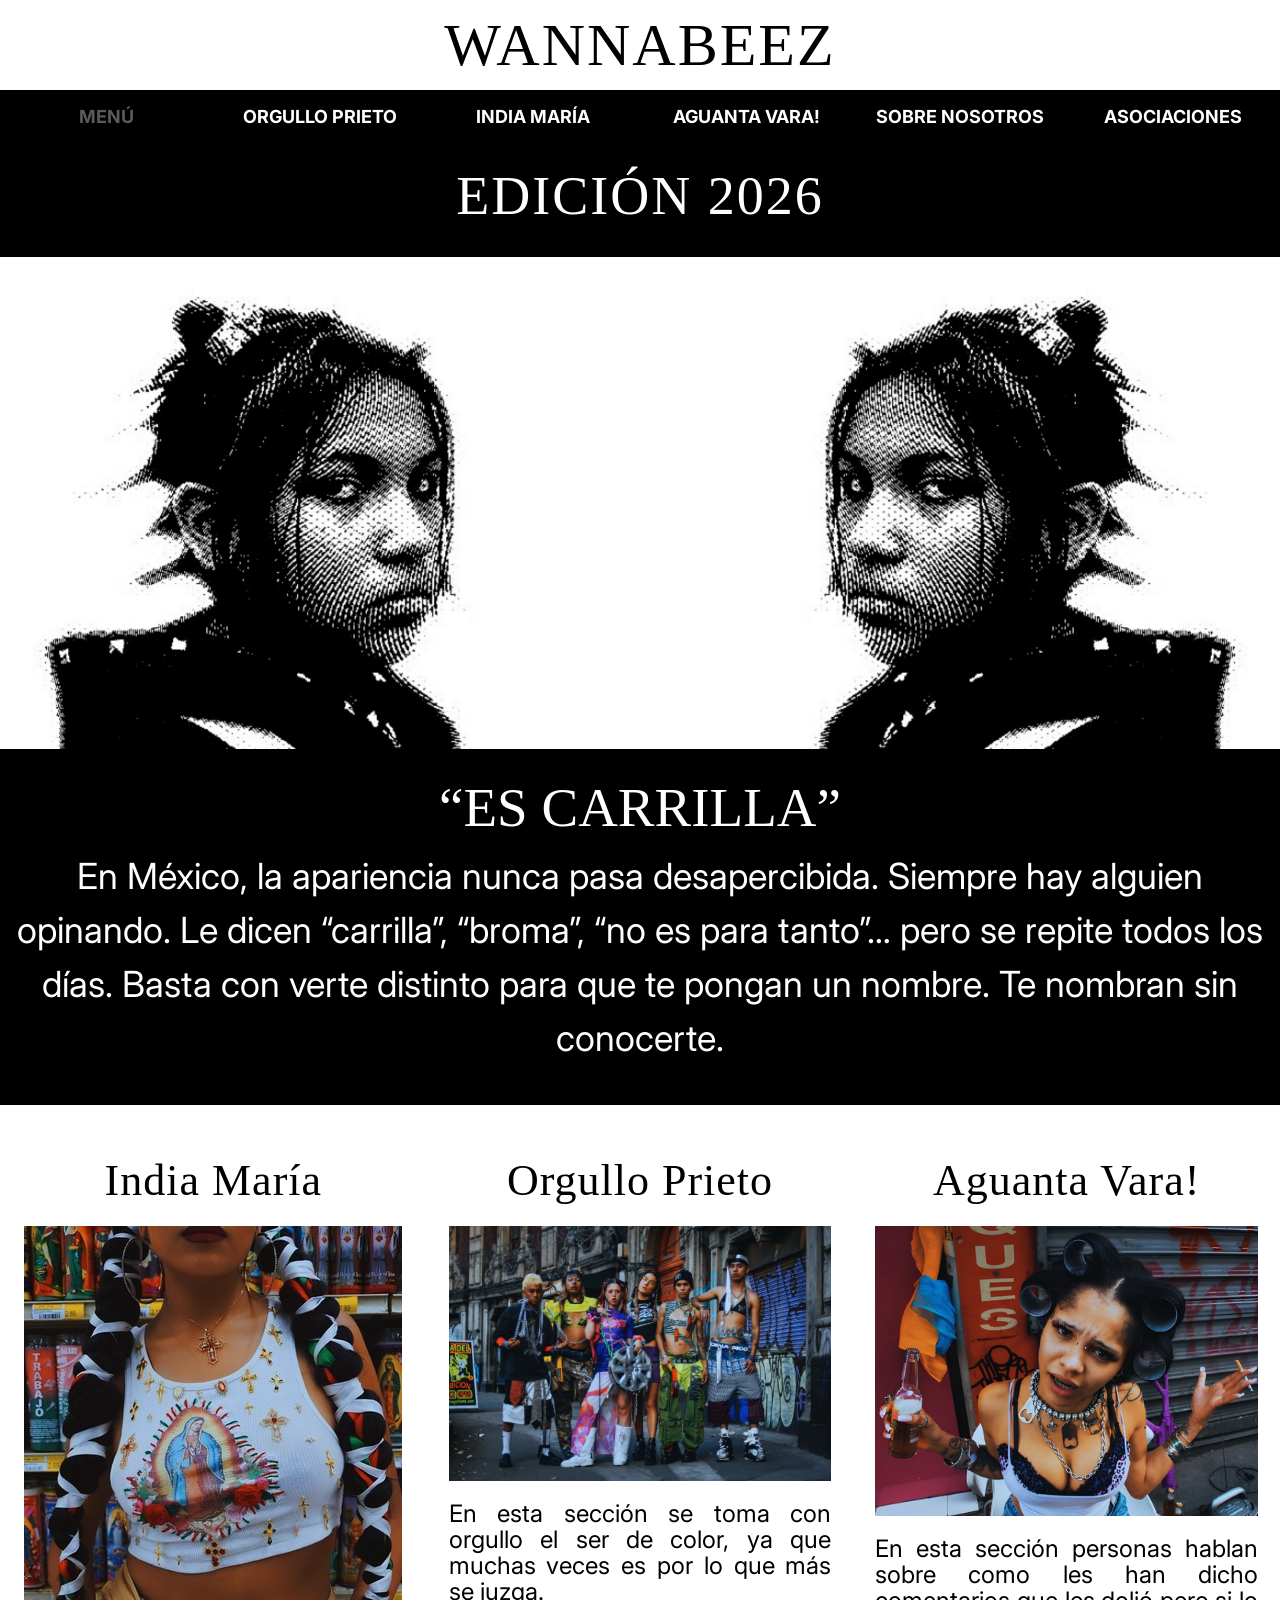
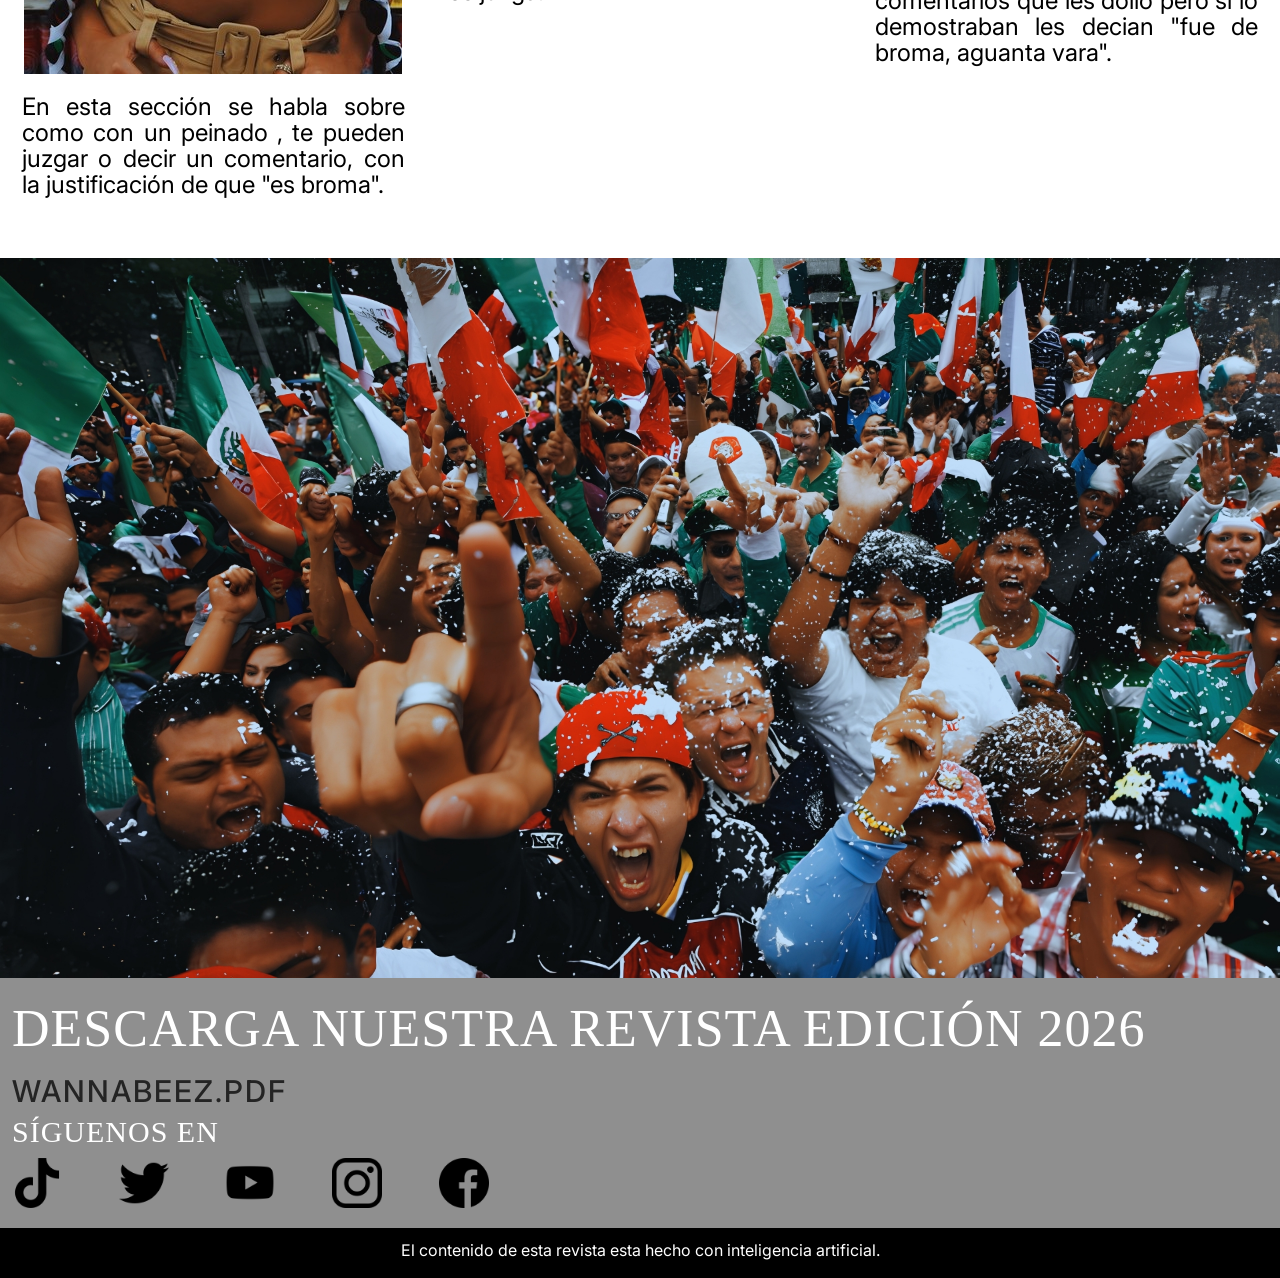
==== index.html @ 1c95d102 "Add files via upload" ====
<!DOCTYPE html>
<html lang="es">
<head>
    <meta charset="UTF-8">
    <meta name="viewport" content="width=device-width, initial-scale=1.0">
    <title>WANNABEEZ</title>
    <link rel="stylesheet" href="paginaprincipal.css">
    <link rel="preconnect" href="https://fonts.googleapis.com">
<link rel="preconnect" href="https://fonts.gstatic.com" crossorigin>
<link href="https://fonts.googleapis.com/css2?family=Rubik+Dirt&display=swap" rel="stylesheet">
    <link href="https://cdn.jsdelivr.net/npm/bootstrap@5.3.8/dist/css/bootstrap.min.css" rel="stylesheet" integrity="sha384-sRIl4kxILFvY47J16cr9ZwB07vP4J8+LH7qKQnuqkuIAvNWLzeN8tE5YBujZqJLB" crossorigin="anonymous">
    
    <link href="https://fonts.googleapis.com/css2?family=Inter:ital,opsz,wght@0,14..32,100..900;1,14..32,100..900&family=Rubik+Dirt&display=swap" rel="stylesheet">
</head>
<body>
    <div class="barranav container-fluid">
        <div class="wannabeez row">
            <div class="col-12 col-md-12 col-lg-12 ">WANNABEEZ</div>
        </div>
          <div class="nav row">
        <div class="col-6 col-md-6 col-lg-2">
          <a href="paginaprincipal.html" class="bar menu">Menú</a>
        </div>

        <div class="col-6 col-md-6 col-lg-2">
         <a href="mex.html" class="bar">Orgullo Prieto</a>
        </div>
        
        <div class="col-6 col-md-6 col-lg-2">
          <a href="indiamaria.html" class="bar">India María</a>
        </div>

        <div class="col-6 col-md-6 col-lg-2">
          <a href="aguantavara.html" class="bar">Aguanta Vara!</a>
        </div>

        <div class="col-6 col-md-7 col-lg-2">
           <a href="sobrenosotros.html" class="bar">Sobre Nosotros</a>
        </div>

       <div class="col-6 col-md-7 col-lg-2">
           <a href="asociaciones.html" class="bar">Asociaciones</a>
        </div>
    </div>
    </div>
    


<div class="vestir-section ">
        <div class="container-fluid">
           <div class="row">
         <div class="frase-central col-12 col-md-12 col-lg-12">
            <h2 class="titulo-frase">
                Edición 2026
            </h2>
        </div>
        </div>
        
    </div>
</div>




<div class="ediimg container-fluid ">
  <div class="row">
    <div class="col-12 col-md-12 col-lg-12 ">
      <img src="niñasemitonopagprincipal.png" alt="imagen no disponible" class="imagenniña img-fluid">
    </div>
  </div>
</div>

<div class="carrilla container-fluid">
  <div class="row ">

    <div class="col-12 col-md-12 col-lg-12 ">
      <h2 class="escarrilla ">
        “Es Carrilla”
      </h2>
    </div>
  </div>
        <div class="row">
          <div class="col-12 col-md-12 col-lg-12">
           <p class="intro">
        En México, la apariencia nunca pasa desapercibida.
        Siempre hay alguien opinando.

       Le dicen “carrilla”, “broma”, “no es para tanto”…
        pero se repite todos los días.

          Basta con verte distinto
        para que te pongan un nombre.

          Te nombran sin conocerte.
      </p>

          </div>
        </div>
    
</div>

<div class="tresimagenes container-fluid">
  <div class="imgstres ">
     <div class="row">
                <div class="col-12 col-md-12 col-lg-4  ">

                    <h2 class="titulo">
                        India María 
                    </h2>

                    
                    <img 
                        src="virggp.jpg"
                        alt="imagen no disponible"
                        class="imagen1 img-fluid"
                    >

                    <p class="frase">
                        En esta sección se habla sobre como con un peinado , te pueden juzgar o decir un comentario, con la justificación de que "es broma". </p>

                </div>

                
                <div class="col-12 col-md-12 col-lg-4  ">

                    <h2 class="titulo">
                        Orgullo Prieto
                    </h2>

                  
                    <img 
                        src="fotop.jpg"
                        alt="imagen no disponible"
                        class="imagen2 img-fluid"
                    >

                    <p class="frase">
                       En esta sección se toma con orgullo el ser de color, ya que muchas veces es por lo que más se juzga.
                    </p>

                </div>

                <div class="col-12 col-md-12 col-lg-4 ">

                    <h2 class="titulo">
                        Aguanta Vara!
                    </h2>

                  
                    <img 
                        src="mujertubos.jpg"
                        alt="imagen no disponible"
                        class="imagen3 img-fluid"
                    >

                    <p class="frase">
                        En esta sección personas hablan sobre como les han dicho comentarios que les dolió pero si lo demostraban les decian "fue de broma, aguanta vara".
                    </p>

                </div>

      </div>
  </div>
</div>

<div class="imagenmexicocontainer-fluid">
  <div class="row">
    <div class="col-md-12 col-lg-12">
     <img src="imagengrandemexicanos.jpg" alt="imagen no disponible" class=" imagenmexico img-fluid">
    </div>
  </div>
</div>






<div class="descarga container-fluid">
    <div class="row">
      <div class="col-12 col-md-12 col-lg-12">
        <h1 class="descargarevista">DESCARGA NUESTRA REVISTA EDICIÓN 2026</h1>
        <a href="*" class="pdf">WANNABEEZ.PDF</a>
         <h1 class="siguenos">Síguenos en</h1>
      </div>
    </div>
      <div class="row">
        <div class="col-2 col-md-1 col-lg-1">
           <img src="tik-tok.png" alt="imagen no disponible" class="imgfluid iconos" >
        </div>

        <div class="col-2 col-md-1 col-lg-1">
          <img src="twitter-forma-negra.png" alt="imagen no disponible" class="imgfluid iconos">
        </div>

        <div class="col-2 col-md-1 col-lg-1">
          <img src="youtube.png" alt="imagen no disponible" class="imgfluid iconos">
        </div>

        <div class="col-2 col-md-1 col-lg-1">
               <img src="logotipo-de-instagram.png" alt="imagen no disponible" class="imgfluid iconos">
        </div>

        <div class="col-2 col-md-1 col-lg-1">
          <img src="facebook (2).png" alt="imagen no disponible" class="imgfluid iconos">
        </div>
      </div>
</div>

<div class="ia container-fluid">
  <div class="row">
      <div class="col-12 col-md-12 col-lg-12">
        <p class="inteligenciaartificial">El contenido de esta revista esta hecho con inteligencia artificial.</p>
      </div>
    </div>
</div>

        <script src="https://cdn.jsdelivr.net/npm/bootstrap@5.3.8/dist/js/bootstrap.bundle.min.js" integrity="sha384-FKyoEForCGlyvwx9Hj09JcYn3nv7wiPVlz7YYwJrWVcXK/BmnVDxM+D2scQbITxI" crossorigin="anonymous"></script>
</body>
</html>
---- paginaprincipal.css ----
body {
    width: 100%;
    overflow-x: hidden;
}

.wannabeez{
    font-size: 60px;
    letter-spacing: 2px;
     display: flex;
    justify-content: space-between;
    font-family: var(--tipografiatitulos);
    color: #000000;
    text-align: center;
    transition: all 0.6s ease-in-out;
  }

   .wannabeez:hover{
     transition: all 0.6s ease-in-out;
     color: #ffffff;
  }

.nav{
    background-color: #000000;
    display: flex;
    justify-content: space-around;
    align-items: center;
}

.bar{
    color: #ffffff;
  text-decoration: none;
  font-size: 18px ;
  text-align: center;
  text-transform: uppercase; 
  font-family: var(--tipografiatexto);
  font-weight: 700;
  line-height: 100%;
  display: flex;
    justify-content: center;
    padding: 18px 0 ;
    transition: all 0.4s ease-in-out;

}

.bar:hover{
    color: #bebebe;
    font-size: 20px ;
    transition: all 0.4s ease-in-out;
}

.menu{
     color: #5a5a5a;
  font-size: 18px ;
  text-align: center;
  text-transform: uppercase; 
  font-family: var(--tipografiatexto);
  font-weight: 700;
  line-height: 100%;
  display: flex;
    justify-content: center;
    padding: 18px 0 ;
}


.ediimg{
 width: 100%;
}

.imagenniña{
  width: 100%; 
  height: auto;
}

.vestir-section{
      position: relative;
 width: 100%;
  text-align: center;
    
}

.imagen-vestir{
 width: 100%; 
  height: auto;

}


.frase-central{
    font-family: var(--tipografiatitulos);
    padding: 20px 20px ;
color: #ffffff;
    background-color: #000000;
    

}

.titulo-frase{
     text-align: center;
    font-size: 54px ;
    text-transform: uppercase;
    letter-spacing: 2px;
}

.carrilla{
 background-color: #000000;
 padding: 26px ;
 margin: -2px ;
 position: absolute;
 position: relative
}

.escarrilla{
    text-align: center;
    color: #ffffff;
font-size: 55px ;
font-family: var(--tipografiatitulos);
text-transform: uppercase;

}
.intro{
    color: #ffffff;
    font-size: 36px ;
    font-family: var(--tipografiatexto);
    text-align: center;
    ;
}

.tresimagenes{
  position: absolute;
  position: relative;
  padding: 50px;
  background-color: #ffffff;
}

.imgstres{
 text-align: center;
}

.imagen1, .imagen2, .imagen3{
padding: 10px ;
}

.titulo{
  color: black;
 font-family: var(--tipografiatitulos);
  letter-spacing: 1px ;
  font-size: 44px;
}

.frase{
  color: black;
 font-family: var(--tipografiatexto);
  font-size: 24px;
  text-align: justify;
  margin: 10px ;
  line-height: 26px ;
  text-align: justify;
}


.imagenmexicocontainer-fluid{
  position: absolute;
  position: relative;
  object-fit: cover;
}



.descarga{
  position: absolute;
  position: relative;
  background-color: #8f8f8f;
  padding: 20px ;
  
}

.descargarevista{
  color: #ffffff;
font-size: 52px ;
font-family: var(--tipografiatitulos);
text-transform: uppercase;
display: flex;
justify-content: left;
 letter-spacing: 1px ;

}

.pdf{
  text-decoration: none;
  color: #242424;
  font-size: 30px ;
  font-family: "Inter", sans-serif;
  letter-spacing: 2px ;
  transition: all 0.4s ease-in-out;
  font-weight: 500;
}

.pdf:hover{
    color: #000000;
    font-size: 32px ;
    transition: all 0.4s ease-in-out;
}

.siguenos{
 color: #ffffff;
  text-align: center;
    color: #ffffff;
font-size: 30px ;
font-family: var(--tipografiatitulos);
text-transform: uppercase;
display: flex;
justify-content: left;
 letter-spacing: 1px ;

}

.iconos{
  height: 50px;
  display: flex;
}

.ia{
  background-color: #000000;
  padding-top: 10px ;
}

.inteligenciaartificial{
  color: #ffffff;
  font-family: var(--tipografiatexto);
  font-size: 16px ;
  text-align: center;
}

:root{
    --tipografiatitulos:Impact;
    --tipografiatexto: "Inter", sans-serif;
}
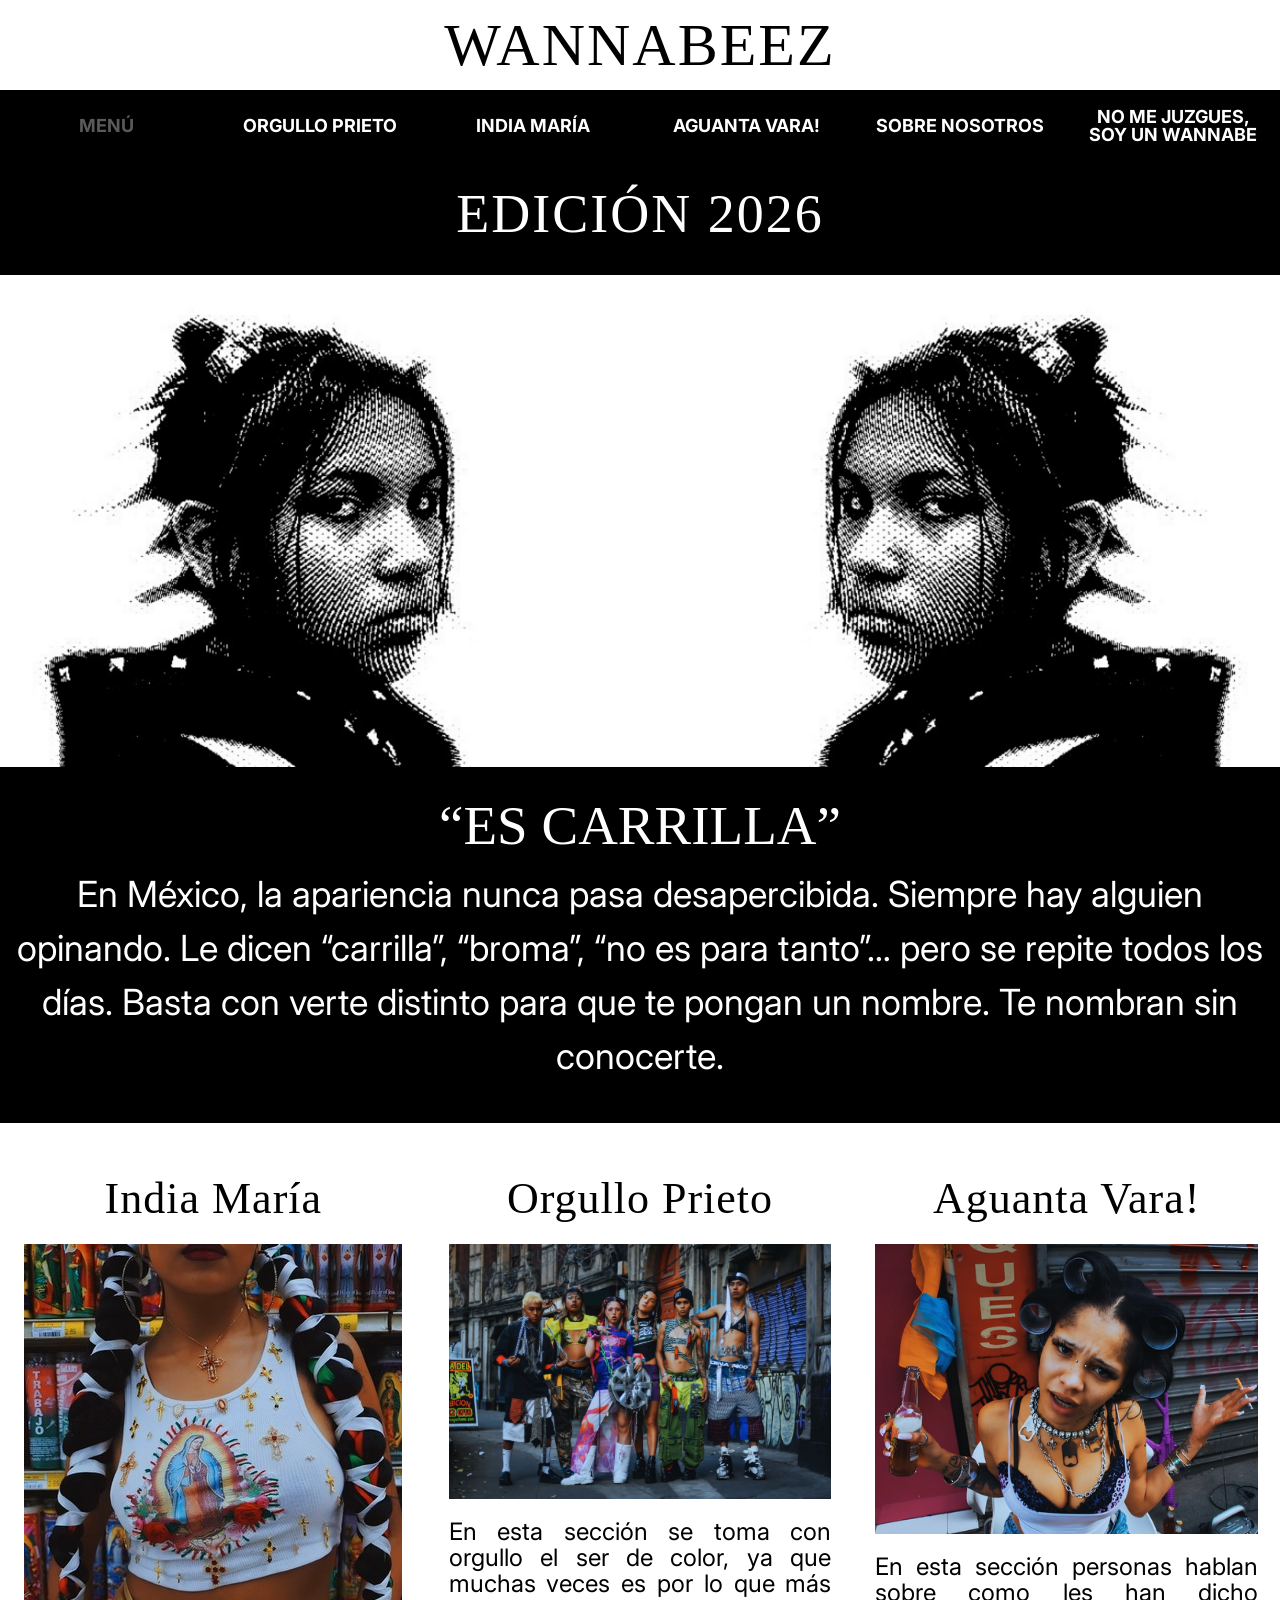
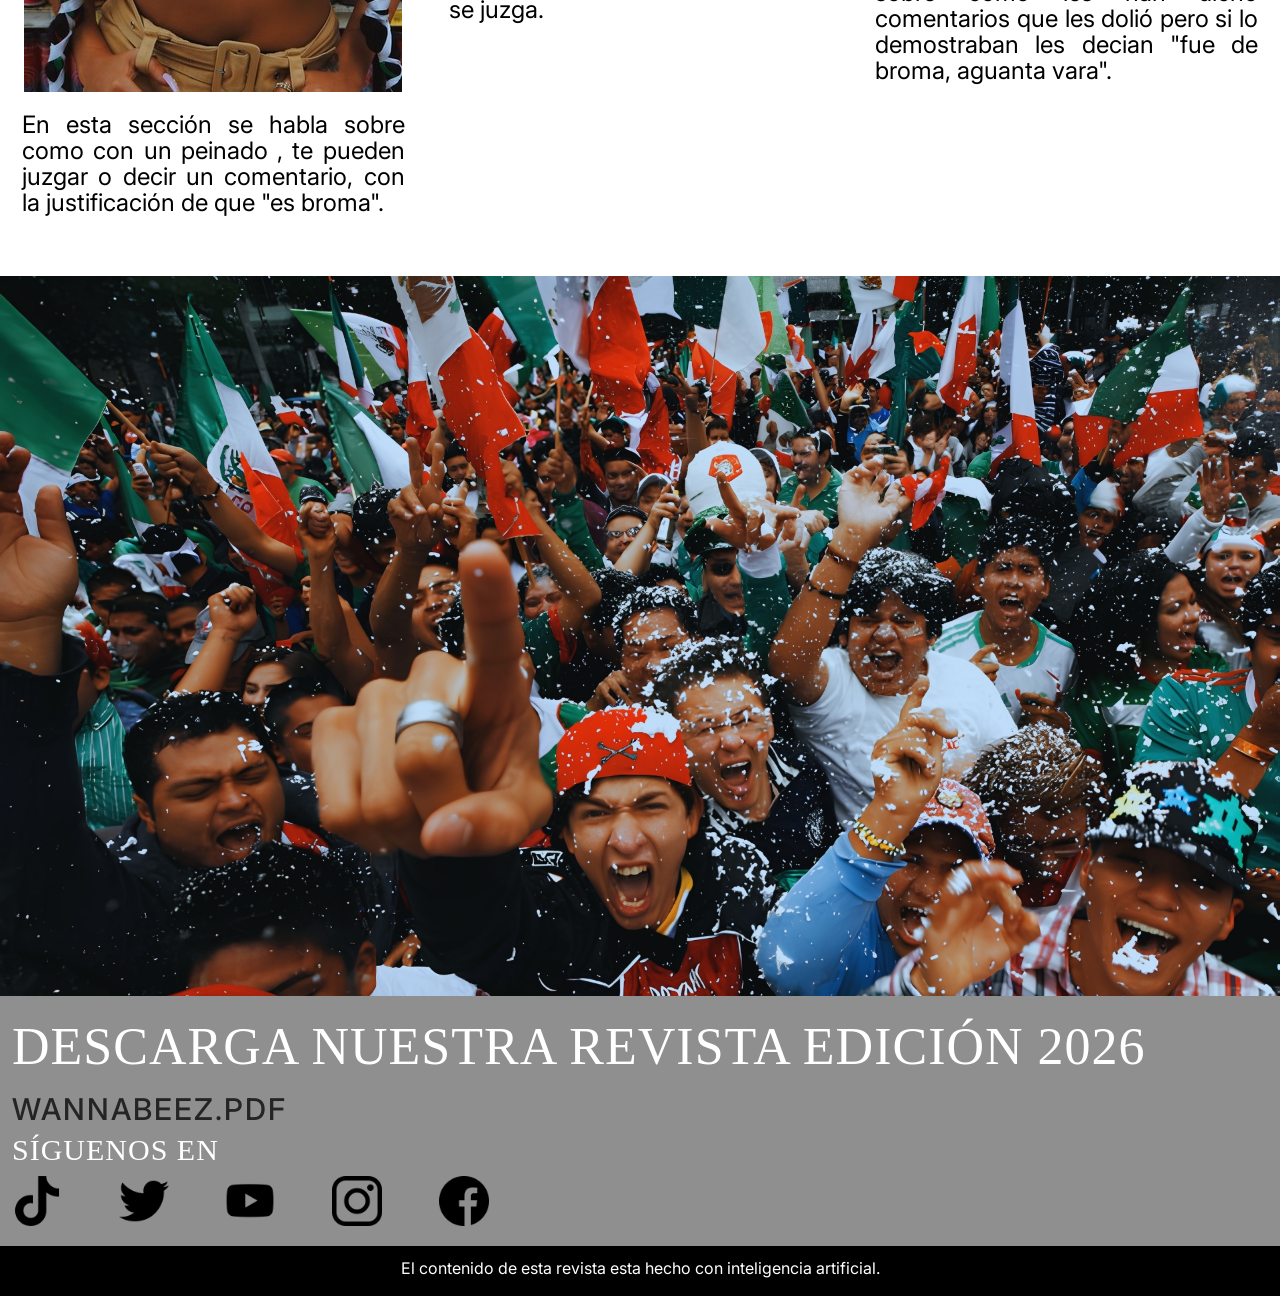
==== commit 657a8611: "index.html" ====
--- a/index.html
+++ b/index.html
@@ -9,8 +9,8 @@
 <link rel="preconnect" href="https://fonts.gstatic.com" crossorigin>
 <link href="https://fonts.googleapis.com/css2?family=Rubik+Dirt&display=swap" rel="stylesheet">
     <link href="https://cdn.jsdelivr.net/npm/bootstrap@5.3.8/dist/css/bootstrap.min.css" rel="stylesheet" integrity="sha384-sRIl4kxILFvY47J16cr9ZwB07vP4J8+LH7qKQnuqkuIAvNWLzeN8tE5YBujZqJLB" crossorigin="anonymous">
-    
     <link href="https://fonts.googleapis.com/css2?family=Inter:ital,opsz,wght@0,14..32,100..900;1,14..32,100..900&family=Rubik+Dirt&display=swap" rel="stylesheet">
+
 </head>
 <body>
     <div class="barranav container-fluid">
@@ -39,7 +39,7 @@
         </div>
 
        <div class="col-6 col-md-7 col-lg-2">
-           <a href="asociaciones.html" class="bar">Asociaciones</a>
+           <a href="asociaciones.html" class="bar">No me juzgues, soy un wannabe </a>
         </div>
     </div>
     </div>
@@ -180,7 +180,7 @@
     <div class="row">
       <div class="col-12 col-md-12 col-lg-12">
         <h1 class="descargarevista">DESCARGA NUESTRA REVISTA EDICIÓN 2026</h1>
-        <a href="*" class="pdf">WANNABEEZ.PDF</a>
+        <a href="https://heyzine.com/flip-book/a8b0dc590b.html" class="pdf">WANNABEEZ.PDF</a>
          <h1 class="siguenos">Síguenos en</h1>
       </div>
     </div>
@@ -217,4 +217,4 @@
 
         <script src="https://cdn.jsdelivr.net/npm/bootstrap@5.3.8/dist/js/bootstrap.bundle.min.js" integrity="sha384-FKyoEForCGlyvwx9Hj09JcYn3nv7wiPVlz7YYwJrWVcXK/BmnVDxM+D2scQbITxI" crossorigin="anonymous"></script>
 </body>
-</html>+</html>
